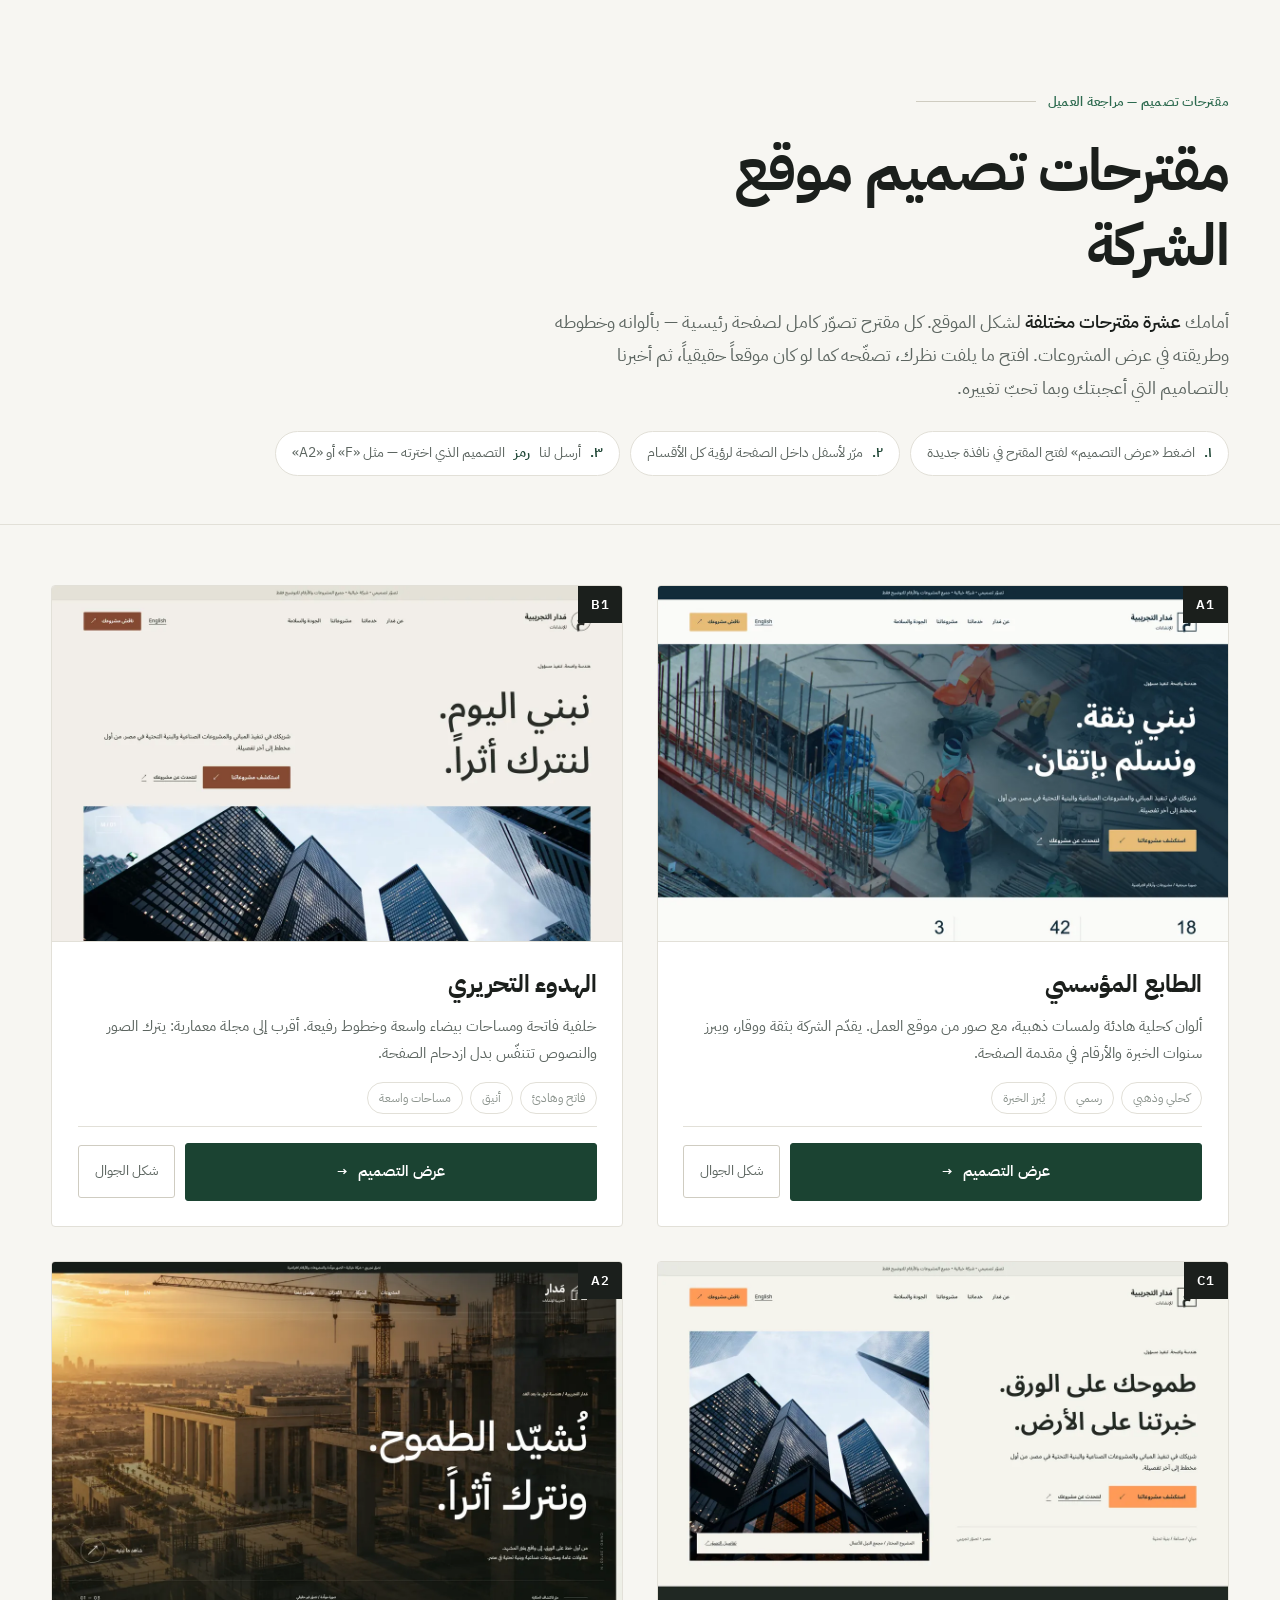
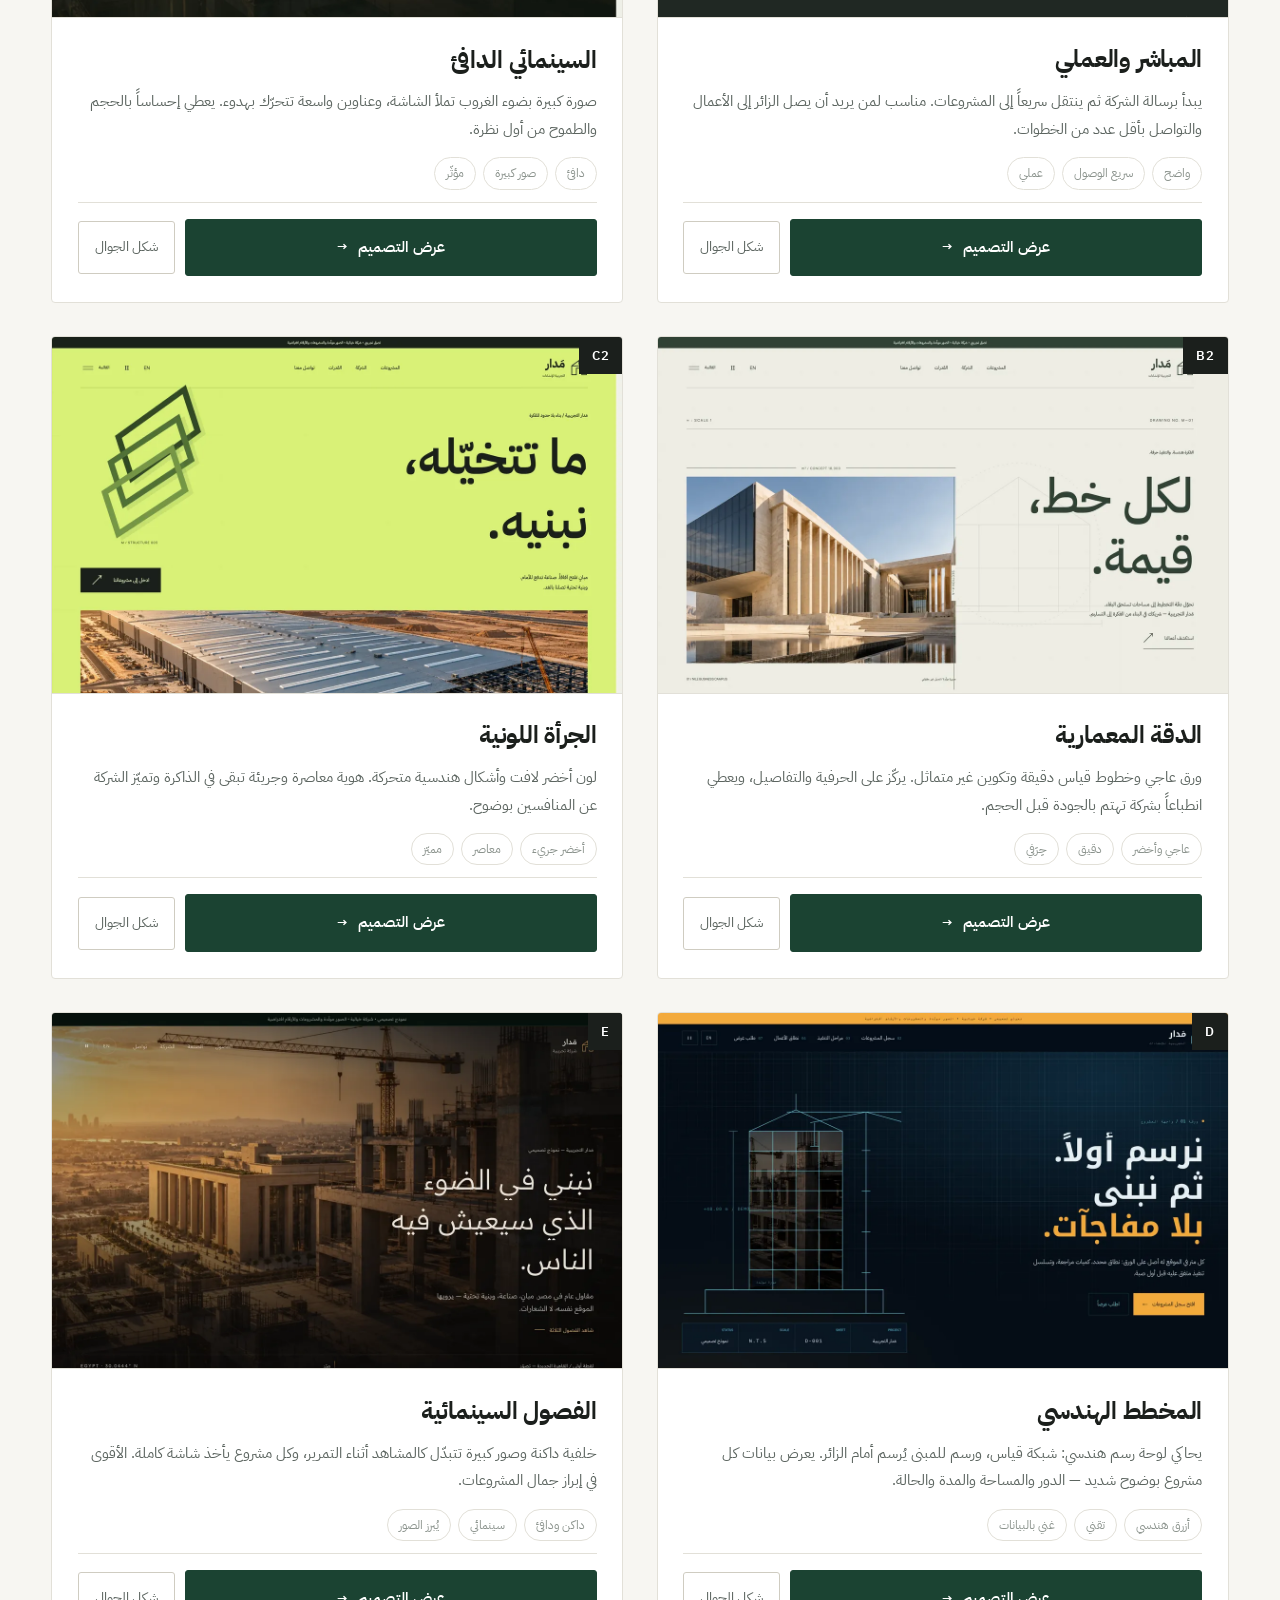
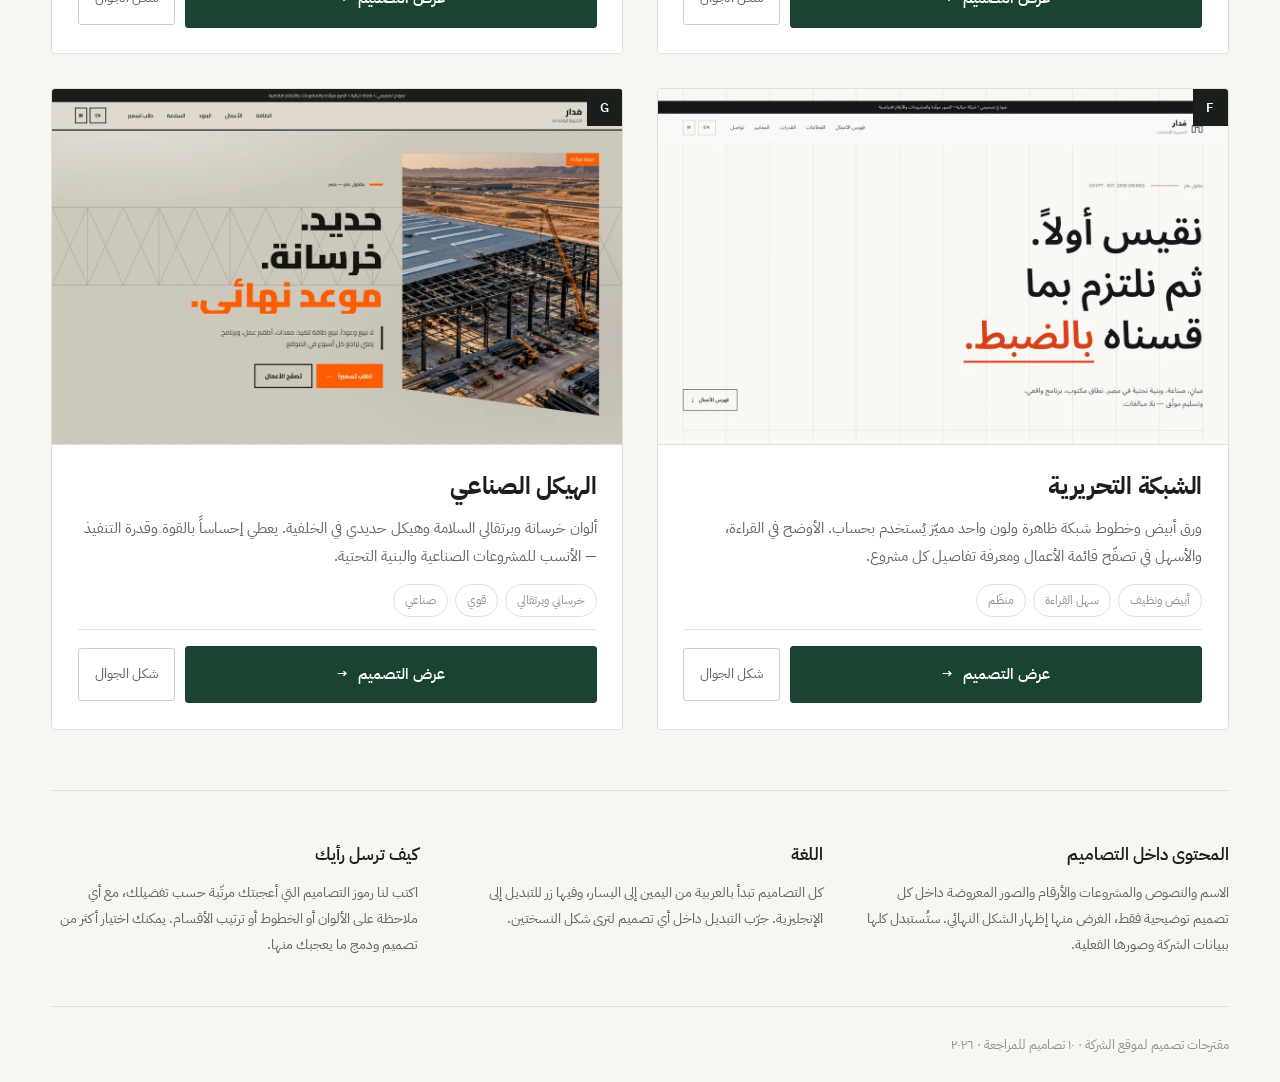
==== index.html @ 75ba6f4d "Add client review gallery with ten homepage design proposals Static gallery (Arabic/RTL) linking ten" ====
<!doctype html>
<html lang="ar" dir="rtl">
<head>
<meta charset="utf-8">
<meta name="viewport" content="width=device-width, initial-scale=1">
<meta name="robots" content="noindex,nofollow">
<meta name="theme-color" content="#f7f6f2">
<title>مقترحات تصميم موقع الشركة</title>
<meta name="description" content="عشرة مقترحات لتصميم موقع الشركة. استعرض كل تصميم واختر ما يناسبك.">
<link rel="icon" href="data:image/svg+xml,%3Csvg xmlns='http://www.w3.org/2000/svg' viewBox='0 0 44 44'%3E%3Crect width='44' height='44' fill='%231b4332'/%3E%3Cpath d='M7 36V18L22 7l15 11v18h-9V23h-12v13H7Z' fill='none' stroke='%23fff' stroke-width='2.5'/%3E%3C/svg%3E">
<link rel="preconnect" href="https://fonts.googleapis.com">
<link rel="preconnect" href="https://fonts.gstatic.com" crossorigin>
<link rel="stylesheet" href="https://fonts.googleapis.com/css2?family=IBM+Plex+Sans+Arabic:wght@400;500;600;700&display=swap">
<style>
  :root{
    --paper:#f7f6f2; --card:#ffffff; --ink:#1b1f1c; --ink-2:#5c6560; --ink-3:#8b938d;
    --line:#e2e0d8; --line-2:#cfccc1; --accent:#1b4332; --accent-2:#2d6a4f;
    --gutter:clamp(18px,4vw,64px); --maxw:1360px;
    --ease:cubic-bezier(.2,.8,.25,1);
    --ff:'IBM Plex Sans Arabic',-apple-system,'Segoe UI',Tahoma,Arial,sans-serif;
  }
  *{box-sizing:border-box}
  html{-webkit-text-size-adjust:100%;scroll-behavior:smooth}
  @media (prefers-reduced-motion:reduce){html{scroll-behavior:auto}}
  body{
    margin:0;background:var(--paper);color:var(--ink);
    font-family:var(--ff);font-size:16px;line-height:1.85;-webkit-font-smoothing:antialiased;
  }
  img{display:block;max-width:100%;height:auto}
  a{color:inherit;text-decoration:none}
  p,h1,h2,h3{margin:0}
  ul{margin:0;padding:0;list-style:none}
  :focus-visible{outline:3px solid var(--accent-2);outline-offset:3px;border-radius:2px}

  .skip{position:fixed;inset-block-start:-100px;inset-inline-start:16px;z-index:99;
    background:var(--accent);color:#fff;padding:12px 20px;transition:inset-block-start .25s var(--ease)}
  .skip:focus{inset-block-start:16px}

  .wrap{width:100%;max-width:var(--maxw);margin-inline:auto;padding-inline:var(--gutter)}

  /* ---------------------------------------------------------- masthead */
  .masthead{padding-block:clamp(44px,7vw,92px) clamp(28px,4vw,48px);border-block-end:1px solid var(--line)}
  .eyebrow{font-size:12.5px;font-weight:600;color:var(--accent-2);letter-spacing:.02em;
    display:flex;align-items:center;gap:12px;margin-block-end:20px}
  .eyebrow::after{content:"";flex:1;max-width:120px;height:1px;background:var(--line-2)}
  h1{font-size:clamp(30px,5.2vw,58px);font-weight:700;line-height:1.3;letter-spacing:-.02em;max-width:18ch}
  .lede{margin-block-start:22px;font-size:clamp(15px,1.4vw,18.5px);color:var(--ink-2);max-width:62ch}
  .lede strong{color:var(--ink);font-weight:600}
  .howto{margin-block-start:26px;display:flex;flex-wrap:wrap;gap:10px}
  .howto li{display:flex;align-items:baseline;gap:9px;font-size:13.5px;color:var(--ink-2);
    background:var(--card);border:1px solid var(--line);border-radius:999px;padding:9px 16px}
  .howto b{color:var(--accent);font-weight:600}

  /* ------------------------------------------------------------- grid */
  .grid{
    display:grid;grid-template-columns:repeat(auto-fit,minmax(min(100%,420px),1fr));
    gap:clamp(20px,2.6vw,34px);
    padding-block:clamp(34px,5vw,60px);
  }

  .card{
    background:var(--card);border:1px solid var(--line);border-radius:4px;overflow:hidden;
    display:flex;flex-direction:column;
    transition:border-color .3s var(--ease),box-shadow .3s var(--ease),transform .3s var(--ease);
  }
  .card:hover{border-color:var(--line-2);box-shadow:0 18px 44px -28px rgba(27,31,28,.45);transform:translateY(-3px)}

  .shot{position:relative;display:block;aspect-ratio:16/10;overflow:hidden;background:#eceae3;
    border-block-end:1px solid var(--line)}
  .shot img{width:100%;height:100%;object-fit:cover;object-position:top center;
    transition:transform 1s var(--ease)}
  .card:hover .shot img{transform:scale(1.03)}
  .ref{
    position:absolute;inset-block-start:0;inset-inline-start:0;z-index:2;
    background:var(--ink);color:#fff;font-size:12.5px;font-weight:600;letter-spacing:.06em;
    padding:7px 13px;font-variant-numeric:tabular-nums;
  }

  .body{padding:clamp(18px,2vw,26px);display:flex;flex-direction:column;flex:1;gap:12px}
  .name{font-size:clamp(20px,1.9vw,25px);font-weight:700;line-height:1.35;letter-spacing:-.01em}
  .desc{font-size:14.5px;color:var(--ink-2);line-height:1.9}
  .tags{display:flex;flex-wrap:wrap;gap:7px;margin-block-start:2px}
  .tags span{font-size:12px;color:var(--ink-3);border:1px solid var(--line);border-radius:999px;padding:4px 11px}

  .actions{margin-block-start:auto;padding-block-start:16px;border-block-start:1px solid var(--line);
    display:flex;flex-wrap:wrap;align-items:center;gap:10px}
  .btn{
    display:inline-flex;align-items:center;gap:10px;flex:1;justify-content:center;
    background:var(--accent);color:#fff;border:1px solid var(--accent);
    font-size:15px;font-weight:600;padding:14px 22px;min-height:48px;border-radius:3px;
    transition:background .25s var(--ease),gap .25s var(--ease);
  }
  .btn:hover{background:var(--accent-2);gap:16px}
  .btn .arr{font-size:13px;transform:scaleX(-1)}
  .btn-ghost{
    display:inline-flex;align-items:center;gap:8px;justify-content:center;
    border:1px solid var(--line-2);color:var(--ink-2);font-size:13.5px;
    padding:13px 16px;min-height:48px;border-radius:3px;white-space:nowrap;
    transition:border-color .25s var(--ease),color .25s var(--ease);
  }
  .btn-ghost:hover{border-color:var(--ink);color:var(--ink)}

  /* ------------------------------------------------------------ footer */
  .note{
    border-block-start:1px solid var(--line);padding-block:clamp(28px,4vw,48px);
    display:grid;grid-template-columns:repeat(auto-fit,minmax(min(100%,280px),1fr));
    gap:clamp(20px,3vw,46px);
  }
  .note h2{font-size:17px;font-weight:600;margin-block-end:10px}
  .note p{font-size:14px;color:var(--ink-2)}
  .foot{border-block-start:1px solid var(--line);padding-block:26px;font-size:12.5px;color:var(--ink-3)}

  @media (max-width:560px){
    .actions{flex-direction:column;align-items:stretch}
    .btn,.btn-ghost{flex:none;width:100%}
    .howto li{width:100%}
  }
</style>
</head>
<body>

<a class="skip" href="#designs">انتقل إلى التصاميم</a>

<header class="masthead">
  <div class="wrap">
    <p class="eyebrow">مقترحات تصميم — مراجعة العميل</p>
    <h1>مقترحات تصميم موقع الشركة</h1>
    <p class="lede">
      أمامك <strong>عشرة مقترحات مختلفة</strong> لشكل الموقع. كل مقترح تصوّر كامل لصفحة رئيسية —
      بألوانه وخطوطه وطريقته في عرض المشروعات. افتح ما يلفت نظرك، تصفّحه كما لو كان موقعاً حقيقياً،
      ثم أخبرنا بالتصاميم التي أعجبتك وبما تحبّ تغييره.
    </p>
    <ul class="howto">
      <li><b>١.</b> اضغط «عرض التصميم» لفتح المقترح في نافذة جديدة</li>
      <li><b>٢.</b> مرّر لأسفل داخل الصفحة لرؤية كل الأقسام</li>
      <li><b>٣.</b> أرسل لنا <b>رمز</b> التصميم الذي اخترته — مثل «F» أو «A2»</li>
    </ul>
  </div>
</header>

<main id="designs">
  <div class="wrap">
    <ul class="grid">

      <li class="card">
        <a class="shot" href="designs/v1/direction-a.html" target="_blank" rel="noopener" aria-label="عرض التصميم A1 — الطابع المؤسسي">
          <span class="ref">A1</span>
          <img src="assets/shots/a1-desktop.webp" width="1200" height="750" loading="lazy" decoding="async"
               alt="لقطة من التصميم A1: واجهة بصورة من موقع العمل وعنوان عربي كبير على خلفية كحلية.">
        </a>
        <div class="body">
          <h2 class="name">الطابع المؤسسي</h2>
          <p class="desc">ألوان كحلية هادئة ولمسات ذهبية، مع صور من موقع العمل. يقدّم الشركة بثقة ووقار، ويبرز سنوات الخبرة والأرقام في مقدمة الصفحة.</p>
          <div class="tags"><span>كحلي وذهبي</span><span>رسمي</span><span>يُبرز الخبرة</span></div>
          <div class="actions">
            <a class="btn" href="designs/v1/direction-a.html" target="_blank" rel="noopener">عرض التصميم <span class="arr" aria-hidden="true">←</span></a>
            <a class="btn-ghost" href="assets/shots/a1-mobile.webp" target="_blank" rel="noopener">شكل الجوال</a>
          </div>
        </div>
      </li>

      <li class="card">
        <a class="shot" href="designs/v1/direction-b.html" target="_blank" rel="noopener" aria-label="عرض التصميم B1 — الهدوء التحريري">
          <span class="ref">B1</span>
          <img src="assets/shots/b1-desktop.webp" width="1200" height="750" loading="lazy" decoding="async"
               alt="لقطة من التصميم B1: خلفية فاتحة ومساحات واسعة مع صورة لأبراج زجاجية.">
        </a>
        <div class="body">
          <h2 class="name">الهدوء التحريري</h2>
          <p class="desc">خلفية فاتحة ومساحات بيضاء واسعة وخطوط رفيعة. أقرب إلى مجلة معمارية: يترك الصور والنصوص تتنفّس بدل ازدحام الصفحة.</p>
          <div class="tags"><span>فاتح وهادئ</span><span>أنيق</span><span>مساحات واسعة</span></div>
          <div class="actions">
            <a class="btn" href="designs/v1/direction-b.html" target="_blank" rel="noopener">عرض التصميم <span class="arr" aria-hidden="true">←</span></a>
            <a class="btn-ghost" href="assets/shots/b1-mobile.webp" target="_blank" rel="noopener">شكل الجوال</a>
          </div>
        </div>
      </li>

      <li class="card">
        <a class="shot" href="designs/v1/direction-c.html" target="_blank" rel="noopener" aria-label="عرض التصميم C1 — المباشر والعملي">
          <span class="ref">C1</span>
          <img src="assets/shots/c1-desktop.webp" width="1200" height="750" loading="lazy" decoding="async"
               alt="لقطة من التصميم C1: عنوان عربي كبير بجانب صورة مؤطّرة لمبنى.">
        </a>
        <div class="body">
          <h2 class="name">المباشر والعملي</h2>
          <p class="desc">يبدأ برسالة الشركة ثم ينتقل سريعاً إلى المشروعات. مناسب لمن يريد أن يصل الزائر إلى الأعمال والتواصل بأقل عدد من الخطوات.</p>
          <div class="tags"><span>واضح</span><span>سريع الوصول</span><span>عملي</span></div>
          <div class="actions">
            <a class="btn" href="designs/v1/direction-c.html" target="_blank" rel="noopener">عرض التصميم <span class="arr" aria-hidden="true">←</span></a>
            <a class="btn-ghost" href="assets/shots/c1-mobile.webp" target="_blank" rel="noopener">شكل الجوال</a>
          </div>
        </div>
      </li>

      <li class="card">
        <a class="shot" href="designs/v2/direction-a.html" target="_blank" rel="noopener" aria-label="عرض التصميم A2 — السينمائي الدافئ">
          <span class="ref">A2</span>
          <img src="assets/shots/a2-desktop.webp" width="1200" height="750" loading="lazy" decoding="async"
               alt="لقطة من التصميم A2: صورة غروب كبيرة لموقع إنشاءات تملأ الشاشة مع عنوان عربي.">
        </a>
        <div class="body">
          <h2 class="name">السينمائي الدافئ</h2>
          <p class="desc">صورة كبيرة بضوء الغروب تملأ الشاشة، وعناوين واسعة تتحرّك بهدوء. يعطي إحساساً بالحجم والطموح من أول نظرة.</p>
          <div class="tags"><span>دافئ</span><span>صور كبيرة</span><span>مؤثّر</span></div>
          <div class="actions">
            <a class="btn" href="designs/v2/direction-a.html" target="_blank" rel="noopener">عرض التصميم <span class="arr" aria-hidden="true">←</span></a>
            <a class="btn-ghost" href="assets/shots/a2-mobile.webp" target="_blank" rel="noopener">شكل الجوال</a>
          </div>
        </div>
      </li>

      <li class="card">
        <a class="shot" href="designs/v2/direction-b.html" target="_blank" rel="noopener" aria-label="عرض التصميم B2 — الدقة المعمارية">
          <span class="ref">B2</span>
          <img src="assets/shots/b2-desktop.webp" width="1200" height="750" loading="lazy" decoding="async"
               alt="لقطة من التصميم B2: خلفية عاجية وخطوط رفيعة مع صورة لمبنى حجري.">
        </a>
        <div class="body">
          <h2 class="name">الدقة المعمارية</h2>
          <p class="desc">ورق عاجي وخطوط قياس دقيقة وتكوين غير متماثل. يركّز على الحرفية والتفاصيل، ويعطي انطباعاً بشركة تهتم بالجودة قبل الحجم.</p>
          <div class="tags"><span>عاجي وأخضر</span><span>دقيق</span><span>حِرَفي</span></div>
          <div class="actions">
            <a class="btn" href="designs/v2/direction-b.html" target="_blank" rel="noopener">عرض التصميم <span class="arr" aria-hidden="true">←</span></a>
            <a class="btn-ghost" href="assets/shots/b2-mobile.webp" target="_blank" rel="noopener">شكل الجوال</a>
          </div>
        </div>
      </li>

      <li class="card">
        <a class="shot" href="designs/v2/direction-c.html" target="_blank" rel="noopener" aria-label="عرض التصميم C2 — الجرأة اللونية">
          <span class="ref">C2</span>
          <img src="assets/shots/c2-desktop.webp" width="1200" height="750" loading="lazy" decoding="async"
               alt="لقطة من التصميم C2: خلفية خضراء لافتة مع أشكال هندسية وعنوان عربي كبير.">
        </a>
        <div class="body">
          <h2 class="name">الجرأة اللونية</h2>
          <p class="desc">لون أخضر لافت وأشكال هندسية متحركة. هوية معاصرة وجريئة تبقى في الذاكرة وتميّز الشركة عن المنافسين بوضوح.</p>
          <div class="tags"><span>أخضر جريء</span><span>معاصر</span><span>مميّز</span></div>
          <div class="actions">
            <a class="btn" href="designs/v2/direction-c.html" target="_blank" rel="noopener">عرض التصميم <span class="arr" aria-hidden="true">←</span></a>
            <a class="btn-ghost" href="assets/shots/c2-mobile.webp" target="_blank" rel="noopener">شكل الجوال</a>
          </div>
        </div>
      </li>

      <li class="card">
        <a class="shot" href="designs/v3/d-blueprint/index.html" target="_blank" rel="noopener" aria-label="عرض التصميم D — المخطط الهندسي">
          <span class="ref">D</span>
          <img src="assets/shots/d-desktop.webp" width="1200" height="750" loading="lazy" decoding="async"
               alt="لقطة من التصميم D: خلفية زرقاء داكنة بشبكة رسم هندسي ورسم خطي لمبنى.">
        </a>
        <div class="body">
          <h2 class="name">المخطط الهندسي</h2>
          <p class="desc">يحاكي لوحة رسم هندسي: شبكة قياس، ورسم للمبنى يُرسم أمام الزائر. يعرض بيانات كل مشروع بوضوح شديد — الدور والمساحة والمدة والحالة.</p>
          <div class="tags"><span>أزرق هندسي</span><span>تقني</span><span>غني بالبيانات</span></div>
          <div class="actions">
            <a class="btn" href="designs/v3/d-blueprint/index.html" target="_blank" rel="noopener">عرض التصميم <span class="arr" aria-hidden="true">←</span></a>
            <a class="btn-ghost" href="assets/shots/d-mobile.webp" target="_blank" rel="noopener">شكل الجوال</a>
          </div>
        </div>
      </li>

      <li class="card">
        <a class="shot" href="designs/v3/e-cinematic/index.html" target="_blank" rel="noopener" aria-label="عرض التصميم E — الفصول السينمائية">
          <span class="ref">E</span>
          <img src="assets/shots/e-desktop.webp" width="1200" height="750" loading="lazy" decoding="async"
               alt="لقطة من التصميم E: خلفية داكنة وصورة غروب كبيرة لبرج قيد الإنشاء.">
        </a>
        <div class="body">
          <h2 class="name">الفصول السينمائية</h2>
          <p class="desc">خلفية داكنة وصور كبيرة تتبدّل كالمشاهد أثناء التمرير، وكل مشروع يأخذ شاشة كاملة. الأقوى في إبراز جمال المشروعات.</p>
          <div class="tags"><span>داكن ودافئ</span><span>سينمائي</span><span>يُبرز الصور</span></div>
          <div class="actions">
            <a class="btn" href="designs/v3/e-cinematic/index.html" target="_blank" rel="noopener">عرض التصميم <span class="arr" aria-hidden="true">←</span></a>
            <a class="btn-ghost" href="assets/shots/e-mobile.webp" target="_blank" rel="noopener">شكل الجوال</a>
          </div>
        </div>
      </li>

      <li class="card">
        <a class="shot" href="designs/v3/f-archive/index.html" target="_blank" rel="noopener" aria-label="عرض التصميم F — الشبكة التحريرية">
          <span class="ref">F</span>
          <img src="assets/shots/f-desktop.webp" width="1200" height="750" loading="lazy" decoding="async"
               alt="لقطة من التصميم F: صفحة بيضاء بخطوط شبكة ظاهرة وعنوان عربي كبير بكلمة واحدة ملوّنة.">
        </a>
        <div class="body">
          <h2 class="name">الشبكة التحريرية</h2>
          <p class="desc">ورق أبيض وخطوط شبكة ظاهرة ولون واحد مميّز يُستخدم بحساب. الأوضح في القراءة، والأسهل في تصفّح قائمة الأعمال ومعرفة تفاصيل كل مشروع.</p>
          <div class="tags"><span>أبيض ونظيف</span><span>سهل القراءة</span><span>منظّم</span></div>
          <div class="actions">
            <a class="btn" href="designs/v3/f-archive/index.html" target="_blank" rel="noopener">عرض التصميم <span class="arr" aria-hidden="true">←</span></a>
            <a class="btn-ghost" href="assets/shots/f-mobile.webp" target="_blank" rel="noopener">شكل الجوال</a>
          </div>
        </div>
      </li>

      <li class="card">
        <a class="shot" href="designs/v3/g-lattice/index.html" target="_blank" rel="noopener" aria-label="عرض التصميم G — الهيكل الصناعي">
          <span class="ref">G</span>
          <img src="assets/shots/g-desktop.webp" width="1200" height="750" loading="lazy" decoding="async"
               alt="لقطة من التصميم G: ألوان خرسانة مع عنوان عربي ثقيل بلون برتقالي وصورة لهيكل حديدي.">
        </a>
        <div class="body">
          <h2 class="name">الهيكل الصناعي</h2>
          <p class="desc">ألوان خرسانة وبرتقالي السلامة وهيكل حديدي في الخلفية. يعطي إحساساً بالقوة وقدرة التنفيذ — الأنسب للمشروعات الصناعية والبنية التحتية.</p>
          <div class="tags"><span>خرساني وبرتقالي</span><span>قوي</span><span>صناعي</span></div>
          <div class="actions">
            <a class="btn" href="designs/v3/g-lattice/index.html" target="_blank" rel="noopener">عرض التصميم <span class="arr" aria-hidden="true">←</span></a>
            <a class="btn-ghost" href="assets/shots/g-mobile.webp" target="_blank" rel="noopener">شكل الجوال</a>
          </div>
        </div>
      </li>

    </ul>
  </div>
</main>

<section class="wrap">
  <div class="note">
    <div>
      <h2>المحتوى داخل التصاميم</h2>
      <p>الاسم والنصوص والمشروعات والأرقام والصور المعروضة داخل كل تصميم توضيحية فقط، الغرض منها إظهار الشكل النهائي. ستُستبدل كلها ببيانات الشركة وصورها الفعلية.</p>
    </div>
    <div>
      <h2>اللغة</h2>
      <p>كل التصاميم تبدأ بالعربية من اليمين إلى اليسار، وفيها زر للتبديل إلى الإنجليزية. جرّب التبديل داخل أي تصميم لترى شكل النسختين.</p>
    </div>
    <div>
      <h2>كيف ترسل رأيك</h2>
      <p>اكتب لنا رموز التصاميم التي أعجبتك مرتّبة حسب تفضيلك، مع أي ملاحظة على الألوان أو الخطوط أو ترتيب الأقسام. يمكنك اختيار أكثر من تصميم ودمج ما يعجبك منها.</p>
    </div>
  </div>
</section>

<footer class="wrap">
  <p class="foot">مقترحات تصميم لموقع الشركة · ١٠ تصاميم للمراجعة · ٢٠٢٦</p>
</footer>

</body>
</html>
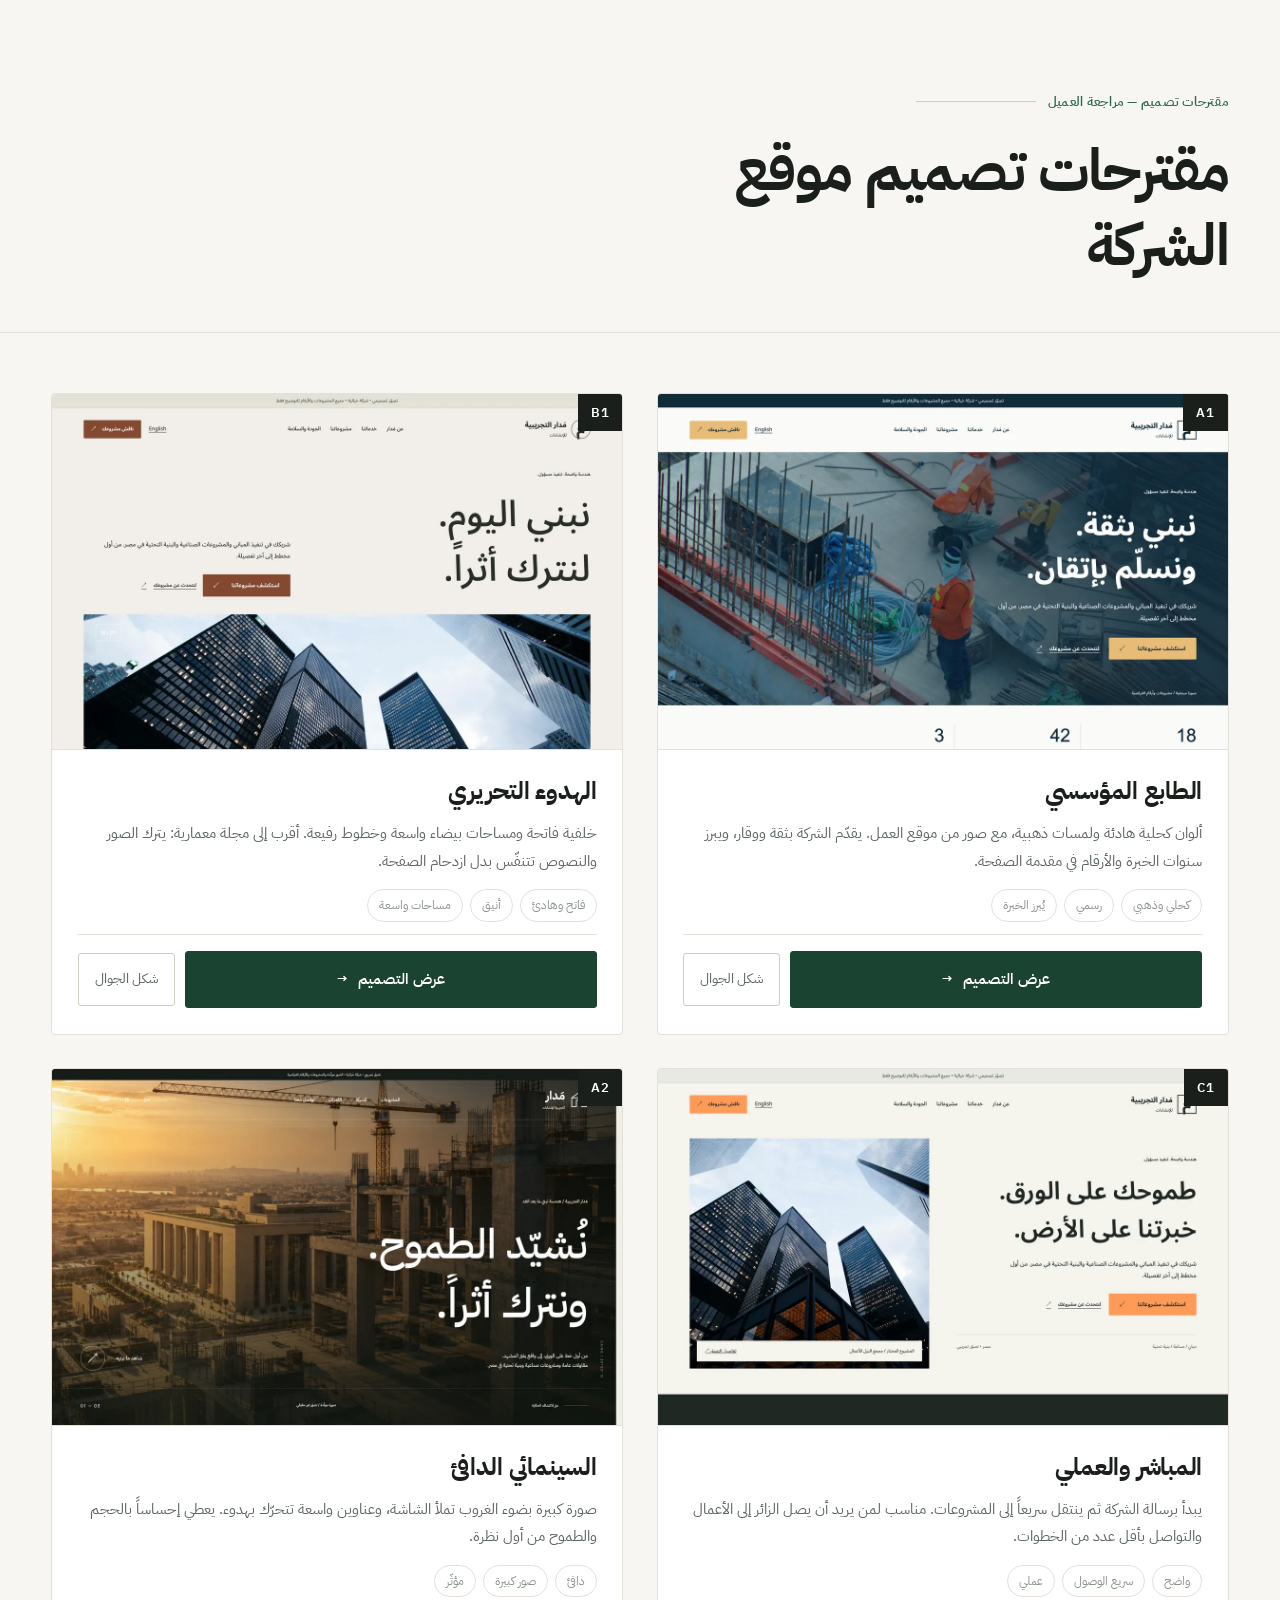
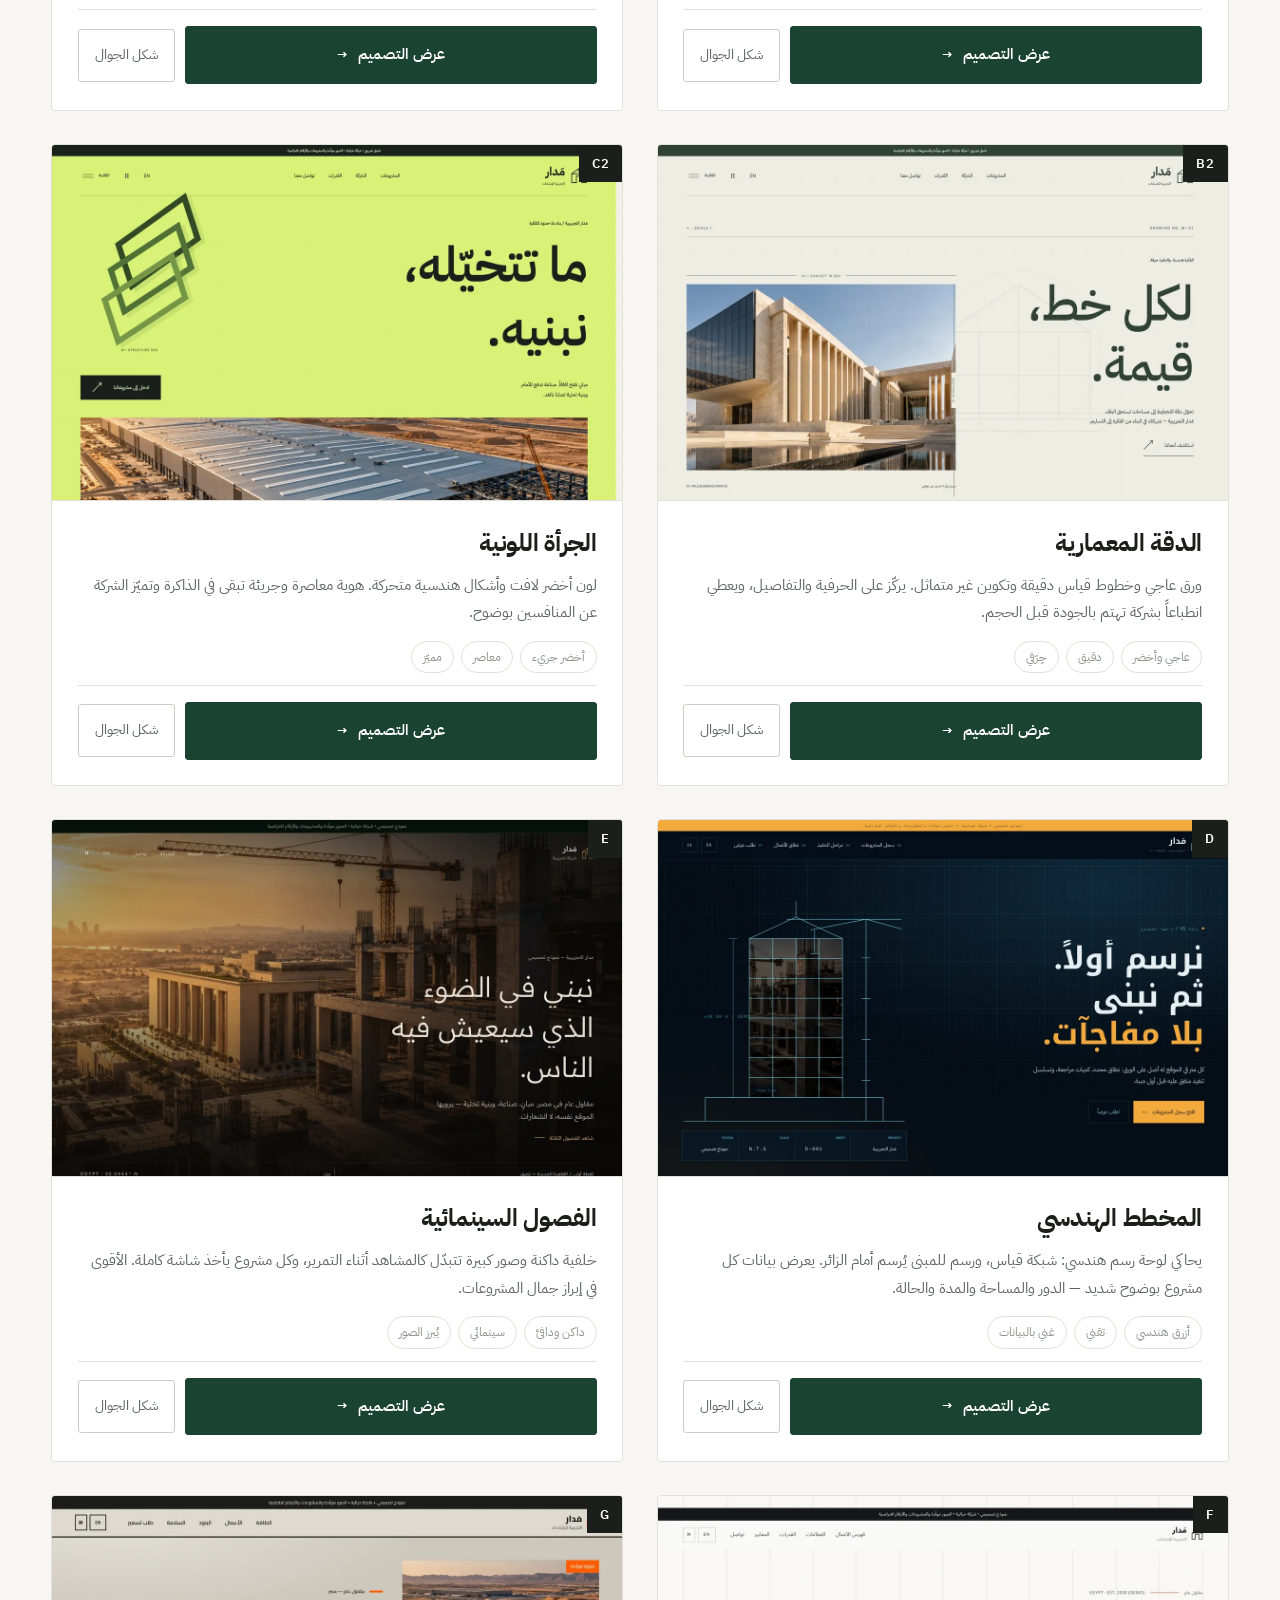
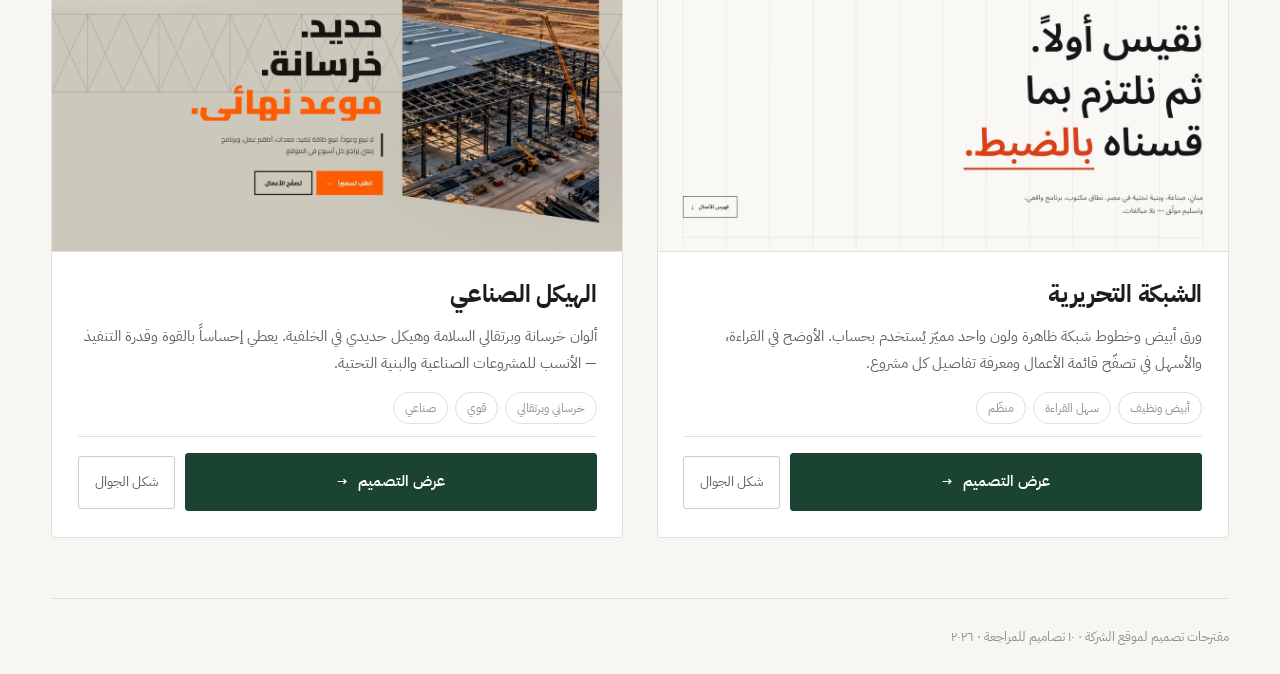
==== commit 9dbc4342: "Simplify the gallery header and wording Remove the introductory paragraph, the three-step guide and " ====
--- a/index.html
+++ b/index.html
@@ -44,12 +44,6 @@
     display:flex;align-items:center;gap:12px;margin-block-end:20px}
   .eyebrow::after{content:"";flex:1;max-width:120px;height:1px;background:var(--line-2)}
   h1{font-size:clamp(30px,5.2vw,58px);font-weight:700;line-height:1.3;letter-spacing:-.02em;max-width:18ch}
-  .lede{margin-block-start:22px;font-size:clamp(15px,1.4vw,18.5px);color:var(--ink-2);max-width:62ch}
-  .lede strong{color:var(--ink);font-weight:600}
-  .howto{margin-block-start:26px;display:flex;flex-wrap:wrap;gap:10px}
-  .howto li{display:flex;align-items:baseline;gap:9px;font-size:13.5px;color:var(--ink-2);
-    background:var(--card);border:1px solid var(--line);border-radius:999px;padding:9px 16px}
-  .howto b{color:var(--accent);font-weight:600}
 
   /* ------------------------------------------------------------- grid */
   .grid{
@@ -101,19 +95,11 @@
   .btn-ghost:hover{border-color:var(--ink);color:var(--ink)}
 
   /* ------------------------------------------------------------ footer */
-  .note{
-    border-block-start:1px solid var(--line);padding-block:clamp(28px,4vw,48px);
-    display:grid;grid-template-columns:repeat(auto-fit,minmax(min(100%,280px),1fr));
-    gap:clamp(20px,3vw,46px);
-  }
-  .note h2{font-size:17px;font-weight:600;margin-block-end:10px}
-  .note p{font-size:14px;color:var(--ink-2)}
   .foot{border-block-start:1px solid var(--line);padding-block:26px;font-size:12.5px;color:var(--ink-3)}
 
   @media (max-width:560px){
     .actions{flex-direction:column;align-items:stretch}
     .btn,.btn-ghost{flex:none;width:100%}
-    .howto li{width:100%}
   }
 </style>
 </head>
@@ -125,16 +111,6 @@
   <div class="wrap">
     <p class="eyebrow">مقترحات تصميم — مراجعة العميل</p>
     <h1>مقترحات تصميم موقع الشركة</h1>
-    <p class="lede">
-      أمامك <strong>عشرة مقترحات مختلفة</strong> لشكل الموقع. كل مقترح تصوّر كامل لصفحة رئيسية —
-      بألوانه وخطوطه وطريقته في عرض المشروعات. افتح ما يلفت نظرك، تصفّحه كما لو كان موقعاً حقيقياً،
-      ثم أخبرنا بالتصاميم التي أعجبتك وبما تحبّ تغييره.
-    </p>
-    <ul class="howto">
-      <li><b>١.</b> اضغط «عرض التصميم» لفتح المقترح في نافذة جديدة</li>
-      <li><b>٢.</b> مرّر لأسفل داخل الصفحة لرؤية كل الأقسام</li>
-      <li><b>٣.</b> أرسل لنا <b>رمز</b> التصميم الذي اخترته — مثل «F» أو «A2»</li>
-    </ul>
   </div>
 </header>
 
@@ -316,22 +292,6 @@
   </div>
 </main>
 
-<section class="wrap">
-  <div class="note">
-    <div>
-      <h2>المحتوى داخل التصاميم</h2>
-      <p>الاسم والنصوص والمشروعات والأرقام والصور المعروضة داخل كل تصميم توضيحية فقط، الغرض منها إظهار الشكل النهائي. ستُستبدل كلها ببيانات الشركة وصورها الفعلية.</p>
-    </div>
-    <div>
-      <h2>اللغة</h2>
-      <p>كل التصاميم تبدأ بالعربية من اليمين إلى اليسار، وفيها زر للتبديل إلى الإنجليزية. جرّب التبديل داخل أي تصميم لترى شكل النسختين.</p>
-    </div>
-    <div>
-      <h2>كيف ترسل رأيك</h2>
-      <p>اكتب لنا رموز التصاميم التي أعجبتك مرتّبة حسب تفضيلك، مع أي ملاحظة على الألوان أو الخطوط أو ترتيب الأقسام. يمكنك اختيار أكثر من تصميم ودمج ما يعجبك منها.</p>
-    </div>
-  </div>
-</section>
 
 <footer class="wrap">
   <p class="foot">مقترحات تصميم لموقع الشركة · ١٠ تصاميم للمراجعة · ٢٠٢٦</p>
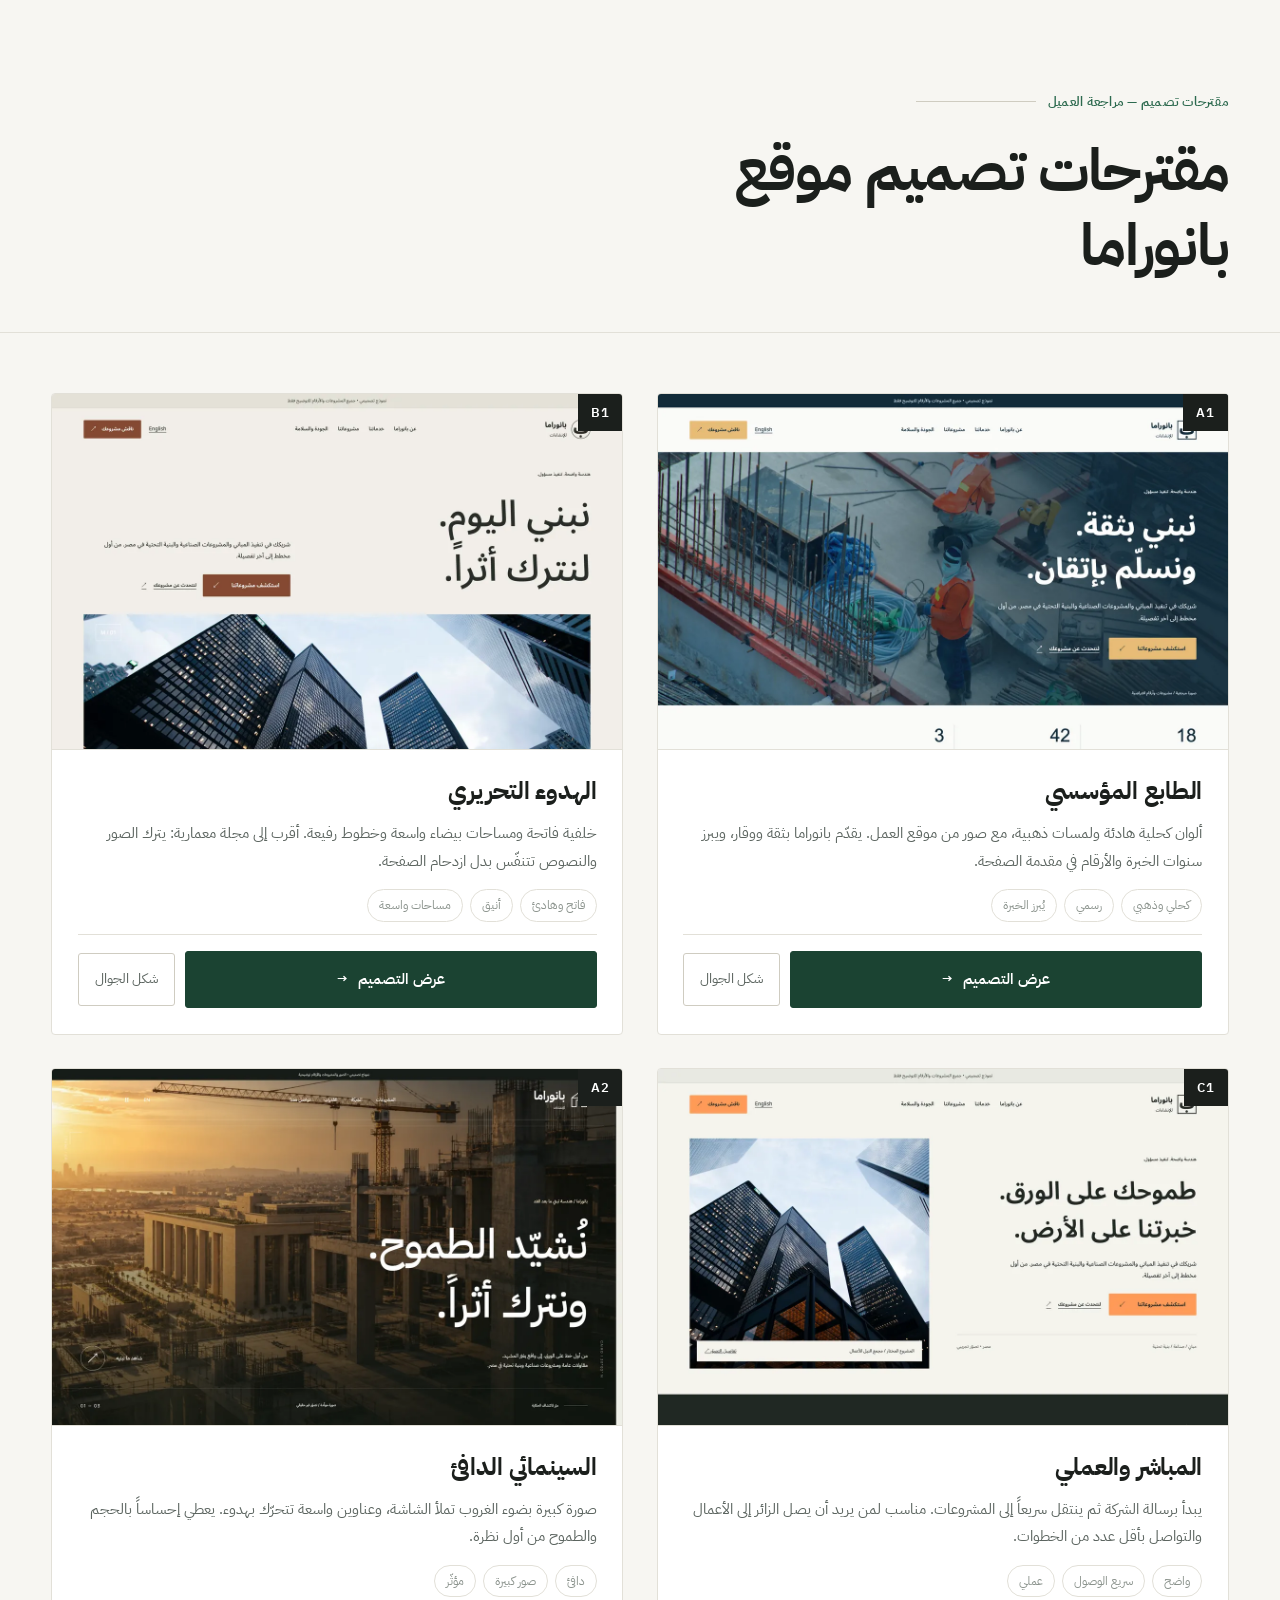
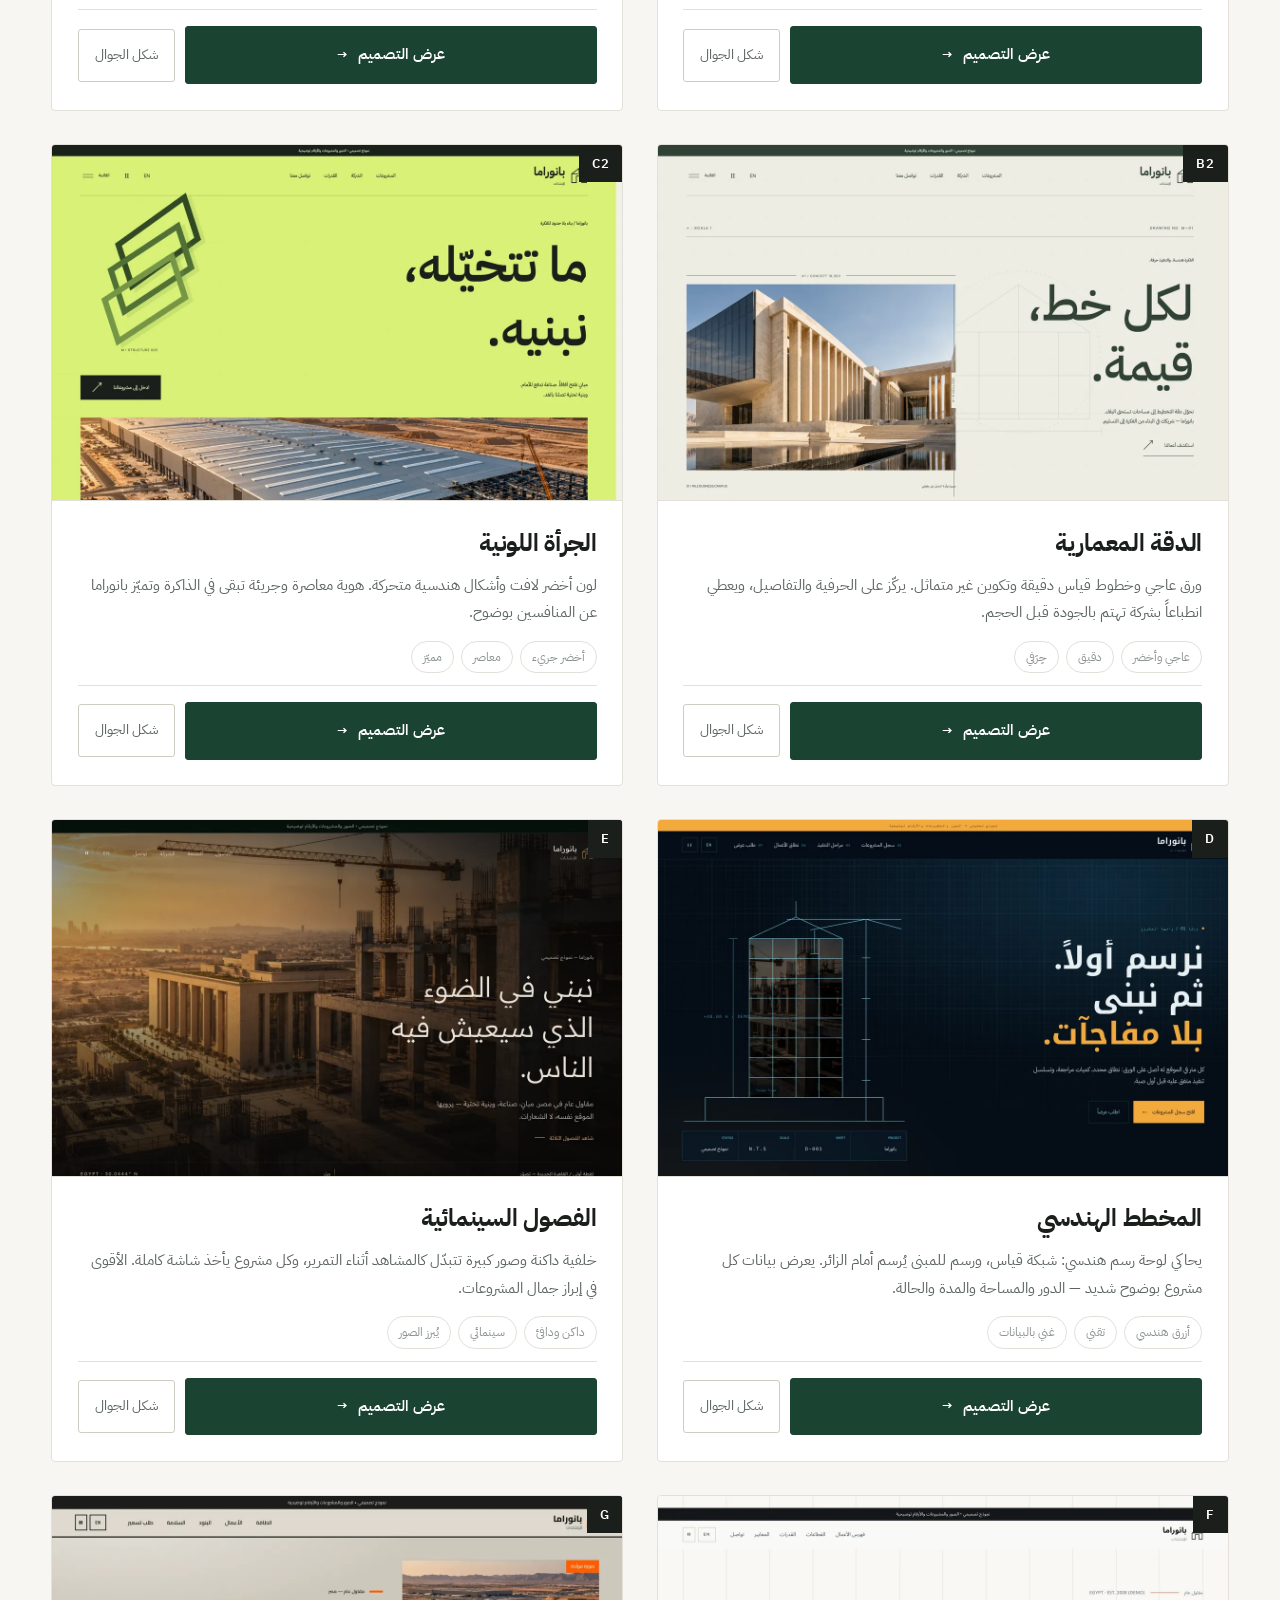
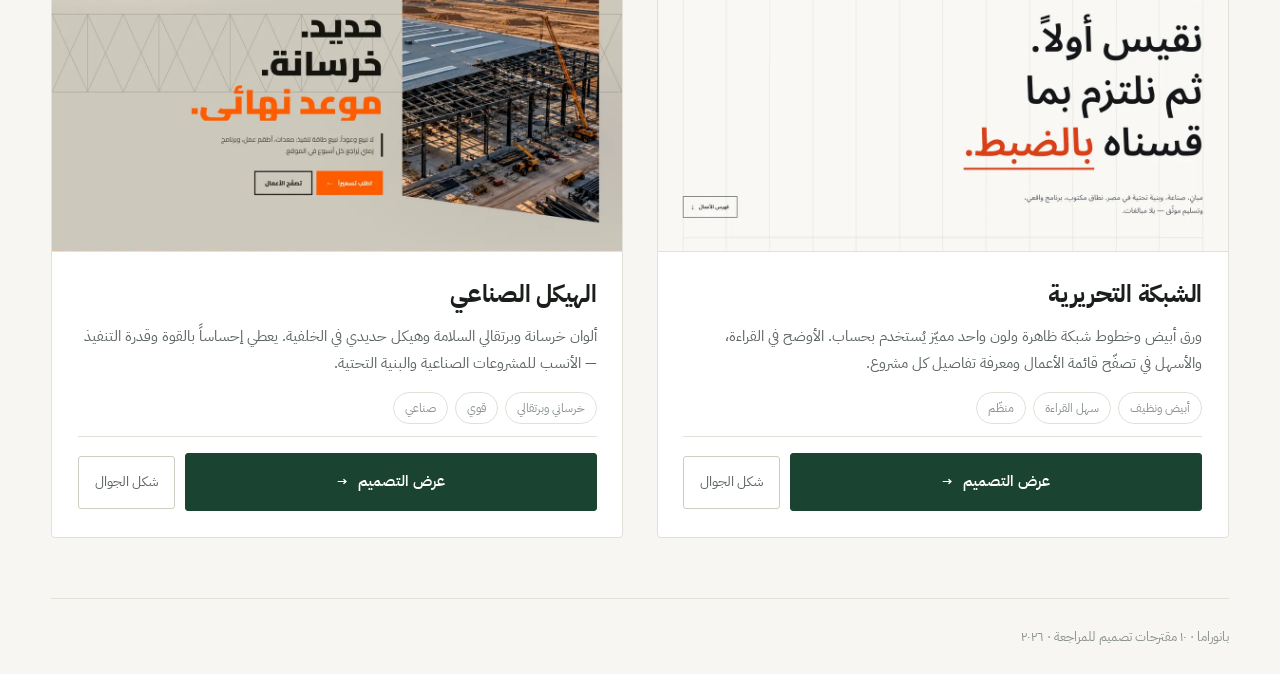
==== commit 40b5e6fd: "Rename the company to Panorama across all design proposals Replace the placeholder brand with بانورا" ====
--- a/index.html
+++ b/index.html
@@ -5,8 +5,8 @@
 <meta name="viewport" content="width=device-width, initial-scale=1">
 <meta name="robots" content="noindex,nofollow">
 <meta name="theme-color" content="#f7f6f2">
-<title>مقترحات تصميم موقع الشركة</title>
-<meta name="description" content="عشرة مقترحات لتصميم موقع الشركة. استعرض كل تصميم واختر ما يناسبك.">
+<title>مقترحات تصميم موقع بانوراما</title>
+<meta name="description" content="عشرة مقترحات لتصميم موقع بانوراما. استعرض كل تصميم واختر ما يناسبك.">
 <link rel="icon" href="data:image/svg+xml,%3Csvg xmlns='http://www.w3.org/2000/svg' viewBox='0 0 44 44'%3E%3Crect width='44' height='44' fill='%231b4332'/%3E%3Cpath d='M7 36V18L22 7l15 11v18h-9V23h-12v13H7Z' fill='none' stroke='%23fff' stroke-width='2.5'/%3E%3C/svg%3E">
 <link rel="preconnect" href="https://fonts.googleapis.com">
 <link rel="preconnect" href="https://fonts.gstatic.com" crossorigin>
@@ -110,7 +110,7 @@
 <header class="masthead">
   <div class="wrap">
     <p class="eyebrow">مقترحات تصميم — مراجعة العميل</p>
-    <h1>مقترحات تصميم موقع الشركة</h1>
+    <h1>مقترحات تصميم موقع بانوراما</h1>
   </div>
 </header>
 
@@ -126,7 +126,7 @@
         </a>
         <div class="body">
           <h2 class="name">الطابع المؤسسي</h2>
-          <p class="desc">ألوان كحلية هادئة ولمسات ذهبية، مع صور من موقع العمل. يقدّم الشركة بثقة ووقار، ويبرز سنوات الخبرة والأرقام في مقدمة الصفحة.</p>
+          <p class="desc">ألوان كحلية هادئة ولمسات ذهبية، مع صور من موقع العمل. يقدّم بانوراما بثقة ووقار، ويبرز سنوات الخبرة والأرقام في مقدمة الصفحة.</p>
           <div class="tags"><span>كحلي وذهبي</span><span>رسمي</span><span>يُبرز الخبرة</span></div>
           <div class="actions">
             <a class="btn" href="designs/v1/direction-a.html" target="_blank" rel="noopener">عرض التصميم <span class="arr" aria-hidden="true">←</span></a>
@@ -211,7 +211,7 @@
         </a>
         <div class="body">
           <h2 class="name">الجرأة اللونية</h2>
-          <p class="desc">لون أخضر لافت وأشكال هندسية متحركة. هوية معاصرة وجريئة تبقى في الذاكرة وتميّز الشركة عن المنافسين بوضوح.</p>
+          <p class="desc">لون أخضر لافت وأشكال هندسية متحركة. هوية معاصرة وجريئة تبقى في الذاكرة وتميّز بانوراما عن المنافسين بوضوح.</p>
           <div class="tags"><span>أخضر جريء</span><span>معاصر</span><span>مميّز</span></div>
           <div class="actions">
             <a class="btn" href="designs/v2/direction-c.html" target="_blank" rel="noopener">عرض التصميم <span class="arr" aria-hidden="true">←</span></a>
@@ -294,7 +294,7 @@
 
 
 <footer class="wrap">
-  <p class="foot">مقترحات تصميم لموقع الشركة · ١٠ تصاميم للمراجعة · ٢٠٢٦</p>
+  <p class="foot">بانوراما · ١٠ مقترحات تصميم للمراجعة · ٢٠٢٦</p>
 </footer>
 
 </body>
